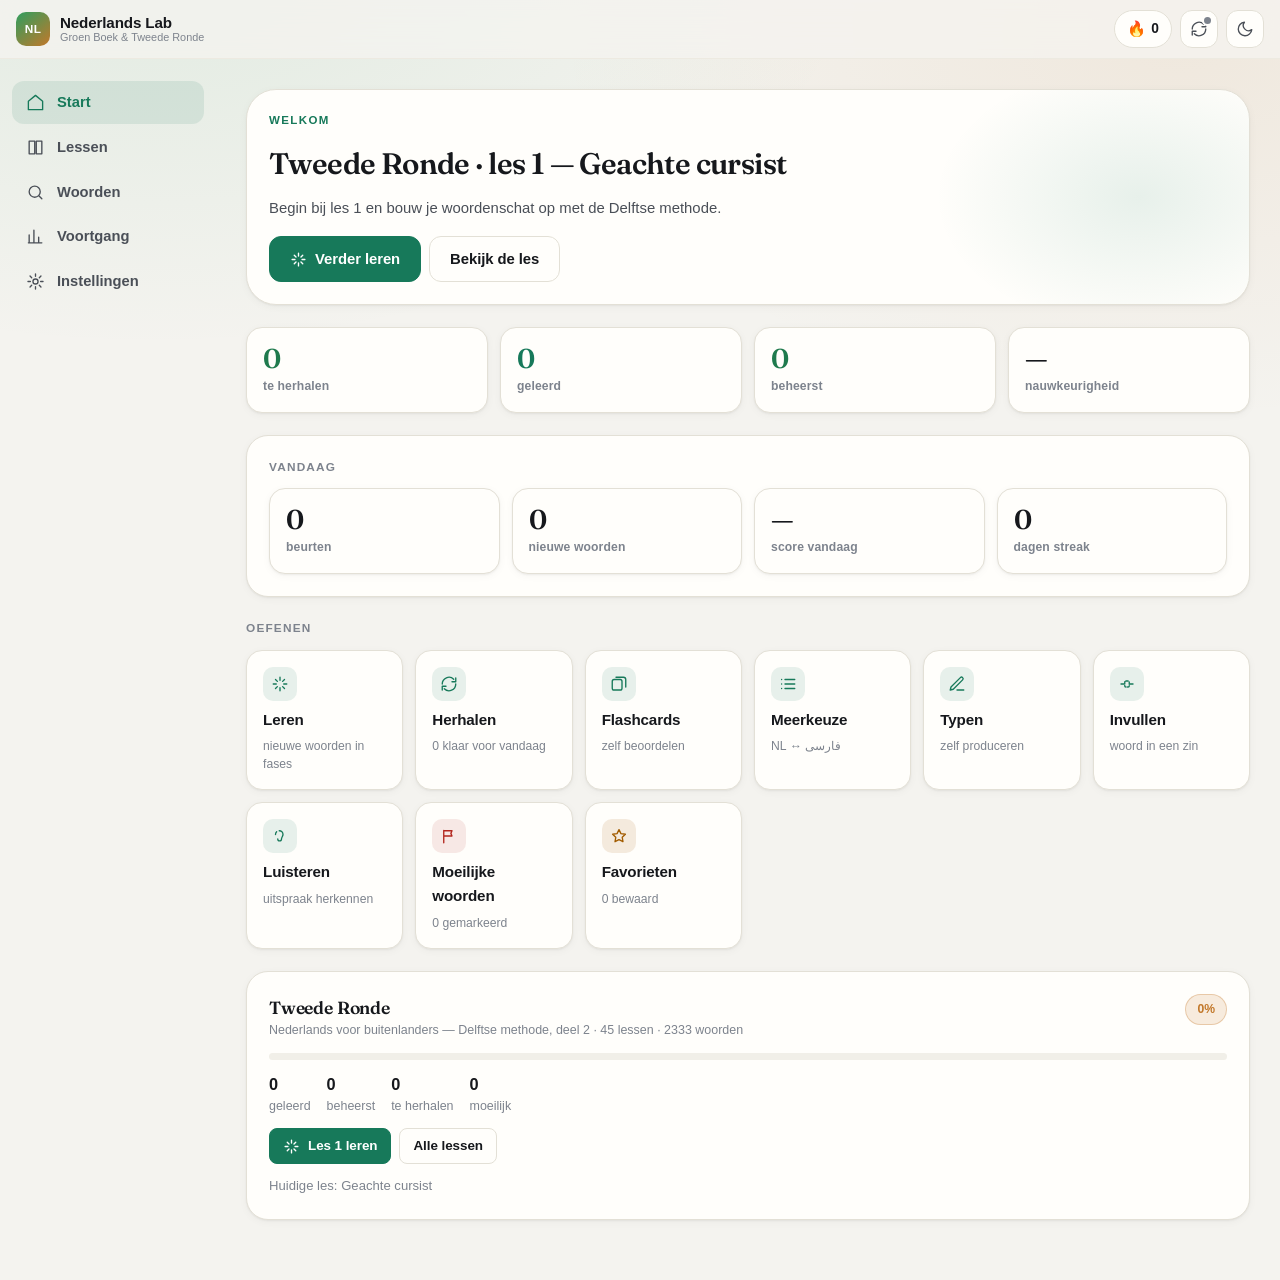
==== nederlands-lab/index.html @ 3e0a75b9 "Add Nederlands Lab: unified Groen Boek + Tweede Ronde vocabulary app Builds one Dutch vocabulary tra" ====
<!DOCTYPE html>
<html lang="nl" dir="ltr">
<head>
<meta charset="UTF-8">
<meta name="viewport" content="width=device-width, initial-scale=1, viewport-fit=cover">
<meta name="theme-color" content="#0b0d12" media="(prefers-color-scheme: dark)">
<meta name="theme-color" content="#f7f7f5" media="(prefers-color-scheme: light)">
<title>Nederlands Lab — Groen Boek &amp; Tweede Ronde</title>
<meta name="description" content="Dutch vocabulary trainer for Het Groene Boek and Tweede Ronde (Delftse methode) with Persian meanings, spaced repetition and cross-device sync.">
<link rel="manifest" href="manifest.webmanifest">
<link rel="icon" href="data:image/svg+xml,%3Csvg xmlns='http://www.w3.org/2000/svg' viewBox='0 0 64 64'%3E%3Crect width='64' height='64' rx='16' fill='%230f1218'/%3E%3Cpath d='M18 44V20h6l12 16V20h6v24h-6L24 28v16z' fill='%2360d394'/%3E%3C/svg%3E">
<link rel="preconnect" href="https://fonts.googleapis.com">
<link rel="preconnect" href="https://fonts.gstatic.com" crossorigin>
<link href="https://fonts.googleapis.com/css2?family=Vazirmatn:wght@400;500;600;700&family=Fraunces:opsz,wght@9..144,500;9..144,600&display=swap" rel="stylesheet">
<link rel="stylesheet" href="assets/css/app.css">
</head>
<body>
<div class="boot" id="boot">
  <div class="boot-mark" aria-hidden="true">NL</div>
  <p class="boot-text">Woordenlijsten laden…</p>
  <noscript><p class="boot-text">Deze app heeft JavaScript nodig.</p></noscript>
</div>

<div class="app" id="app" hidden>
  <header class="topbar">
    <a class="brand" href="#/" aria-label="Nederlands Lab — home">
      <span class="brand-mark" aria-hidden="true">NL</span>
      <span class="brand-text">
        <strong>Nederlands Lab</strong>
        <small>Groen Boek &amp; Tweede Ronde</small>
      </span>
    </a>
    <div class="topbar-right">
      <button class="streak-chip" id="streakChip" type="button" title="Je streak">
        <span class="flame" aria-hidden="true">🔥</span><span id="streakCount">0</span>
      </button>
      <button class="icon-btn" id="syncBtn" type="button" title="Synchronisatie" aria-label="Synchronisatie">
        <span class="sync-dot" id="syncDot"></span>
        <svg viewBox="0 0 24 24" aria-hidden="true"><path d="M21 12a9 9 0 0 1-15.3 6.4M3 12a9 9 0 0 1 15.3-6.4"/><path d="M21 4v5h-5M3 20v-5h5"/></svg>
      </button>
      <button class="icon-btn" id="themeBtn" type="button" title="Thema wisselen" aria-label="Thema wisselen">
        <svg viewBox="0 0 24 24" aria-hidden="true" class="ico-moon"><path d="M21 12.8A9 9 0 1 1 11.2 3a7 7 0 0 0 9.8 9.8Z"/></svg>
        <svg viewBox="0 0 24 24" aria-hidden="true" class="ico-sun"><circle cx="12" cy="12" r="4"/><path d="M12 2v2m0 16v2M2 12h2m16 0h2M4.9 4.9l1.4 1.4m11.4 11.4 1.4 1.4M19.1 4.9l-1.4 1.4M6.3 17.7l-1.4 1.4"/></svg>
      </button>
    </div>
  </header>

  <div class="frame">
    <nav class="sidenav" aria-label="Hoofdnavigatie">
      <a href="#/" data-nav="home"><svg viewBox="0 0 24 24" aria-hidden="true"><path d="M3 10.5 12 3l9 7.5V21H3z"/></svg><span>Start</span></a>
      <a href="#/books" data-nav="books"><svg viewBox="0 0 24 24" aria-hidden="true"><path d="M4 4h7v16H4zM13 4h7v16h-7z"/></svg><span>Lessen</span></a>
      <a href="#/browse" data-nav="browse"><svg viewBox="0 0 24 24" aria-hidden="true"><circle cx="11" cy="11" r="7"/><path d="m20 20-3.5-3.5"/></svg><span>Woorden</span></a>
      <a href="#/stats" data-nav="stats"><svg viewBox="0 0 24 24" aria-hidden="true"><path d="M4 20V10m6 10V4m6 16v-7m4 7H3"/></svg><span>Voortgang</span></a>
      <a href="#/settings" data-nav="settings"><svg viewBox="0 0 24 24" aria-hidden="true"><circle cx="12" cy="12" r="3.2"/><path d="M12 2.5v3M12 18.5v3M2.5 12h3M18.5 12h3M5.1 5.1l2.1 2.1M16.8 16.8l2.1 2.1M18.9 5.1l-2.1 2.1M7.2 16.8l-2.1 2.1"/></svg><span>Instellingen</span></a>
    </nav>

    <main id="view" class="view" tabindex="-1"></main>
  </div>

  <nav class="tabbar" aria-label="Navigatie">
    <a href="#/" data-nav="home"><svg viewBox="0 0 24 24" aria-hidden="true"><path d="M3 10.5 12 3l9 7.5V21H3z"/></svg><span>Start</span></a>
    <a href="#/books" data-nav="books"><svg viewBox="0 0 24 24" aria-hidden="true"><path d="M4 4h7v16H4zM13 4h7v16h-7z"/></svg><span>Lessen</span></a>
    <a href="#/browse" data-nav="browse"><svg viewBox="0 0 24 24" aria-hidden="true"><circle cx="11" cy="11" r="7"/><path d="m20 20-3.5-3.5"/></svg><span>Woorden</span></a>
    <a href="#/stats" data-nav="stats"><svg viewBox="0 0 24 24" aria-hidden="true"><path d="M4 20V10m6 10V4m6 16v-7m4 7H3"/></svg><span>Voortgang</span></a>
    <a href="#/settings" data-nav="settings"><svg viewBox="0 0 24 24" aria-hidden="true"><circle cx="12" cy="12" r="3.2"/><path d="M12 2.5v3M12 18.5v3M2.5 12h3M18.5 12h3M5.1 5.1l2.1 2.1M16.8 16.8l2.1 2.1M18.9 5.1l-2.1 2.1M7.2 16.8l-2.1 2.1"/></svg><span>Meer</span></a>
  </nav>
</div>

<div class="toaster" id="toaster" aria-live="polite"></div>
<div class="sheet-root" id="sheetRoot" hidden></div>

<script type="module" src="assets/js/main.js"></script>
</body>
</html>
---- nederlands-lab/assets/css/app.css ----
/* ============================================================
   Nederlands Lab — design system
   Editorial "study lab" look: calm surfaces, one strong accent,
   per-book identity colours, serif display for Dutch headwords.
   ============================================================ */

/* ---------- tokens ---------- */
:root {
  color-scheme: light dark;

  --font-ui: -apple-system, BlinkMacSystemFont, "Segoe UI", Inter, Roboto, "Helvetica Neue", Arial, sans-serif;
  --font-display: "Fraunces", "Iowan Old Style", Georgia, "Times New Roman", serif;
  --font-fa: "Vazirmatn", "SF Arabic", "Segoe UI", Tahoma, "Iranian Sans", sans-serif;
  --font-mono: ui-monospace, SFMono-Regular, "SF Mono", Menlo, monospace;

  --r-xs: 8px;  --r-sm: 12px; --r-md: 16px; --r-lg: 22px; --r-xl: 30px; --r-pill: 999px;
  --sp-1: 4px; --sp-2: 8px; --sp-3: 12px; --sp-4: 16px; --sp-5: 22px; --sp-6: 30px; --sp-7: 42px; --sp-8: 60px;

  --dur: 200ms;
  --ease: cubic-bezier(.22, .8, .3, 1);

  /* book identity */
  --gb: #2f9e5f;  --gb-soft: rgba(47, 158, 95, .13);
  --tr: #c2782a;  --tr-soft: rgba(194, 120, 42, .14);

  /* light theme */
  --bg:        #f4f3ef;
  --bg-tint:   radial-gradient(1200px 700px at 12% -8%, rgba(47,158,95,.10), transparent 60%),
               radial-gradient(1000px 620px at 92% 4%, rgba(194,120,42,.09), transparent 62%);
  --surface:   #fffefb;
  --surface-2: #faf9f5;
  --surface-3: #f1efe8;
  --line:      #e3e0d6;
  --line-soft: #edeae1;
  --ink:       #16181c;
  --ink-2:     #4a4f57;
  --ink-3:     #7d838d;
  --accent:    #17795a;
  --accent-ink:#ffffff;
  --accent-soft: rgba(23, 121, 90, .10);
  --good:      #1f7a4d;
  --good-soft: rgba(31, 122, 77, .12);
  --bad:       #b3261e;
  --bad-soft:  rgba(179, 38, 30, .10);
  --warn:      #a25c00;
  --warn-soft: rgba(162, 92, 0, .12);
  --shadow-1:  0 1px 2px rgba(16,18,22,.05), 0 2px 8px rgba(16,18,22,.04);
  --shadow-2:  0 10px 30px rgba(16,18,22,.10), 0 2px 8px rgba(16,18,22,.05);
  --shadow-pop:0 24px 60px rgba(16,18,22,.18);
}

@media (prefers-color-scheme: dark) {
  :root:not([data-theme="light"]) {
    --bg:        #0b0d12;
    --bg-tint:   radial-gradient(1100px 640px at 10% -10%, rgba(72,196,138,.13), transparent 60%),
                 radial-gradient(900px 560px at 94% 2%, rgba(224,150,72,.10), transparent 62%);
    --surface:   #14171e;
    --surface-2: #191d25;
    --surface-3: #212632;
    --line:      #272d38;
    --line-soft: #1e232c;
    --ink:       #f0f1f3;
    --ink-2:     #b3b9c4;
    --ink-3:     #7f8794;
    --accent:    #58d3a2;
    --accent-ink:#06231a;
    --accent-soft: rgba(88, 211, 162, .14);
    --good:      #55cf92;
    --good-soft: rgba(85, 207, 146, .14);
    --bad:       #ff7a70;
    --bad-soft:  rgba(255, 122, 112, .13);
    --warn:      #e6a44b;
    --warn-soft: rgba(230, 164, 75, .14);
    --gb:        #55cf92;  --gb-soft: rgba(85, 207, 146, .14);
    --tr:        #e6a44b;  --tr-soft: rgba(230, 164, 75, .14);
    --shadow-1:  0 1px 2px rgba(0,0,0,.4);
    --shadow-2:  0 12px 34px rgba(0,0,0,.45);
    --shadow-pop:0 28px 70px rgba(0,0,0,.6);
  }
}

/* explicit dark wins over system light */
:root[data-theme="dark"] {
  --bg:        #0b0d12;
  --bg-tint:   radial-gradient(1100px 640px at 10% -10%, rgba(72,196,138,.13), transparent 60%),
               radial-gradient(900px 560px at 94% 2%, rgba(224,150,72,.10), transparent 62%);
  --surface:   #14171e;
  --surface-2: #191d25;
  --surface-3: #212632;
  --line:      #272d38;
  --line-soft: #1e232c;
  --ink:       #f0f1f3;
  --ink-2:     #b3b9c4;
  --ink-3:     #7f8794;
  --accent:    #58d3a2;
  --accent-ink:#06231a;
  --accent-soft: rgba(88, 211, 162, .14);
  --good:      #55cf92;
  --good-soft: rgba(85, 207, 146, .14);
  --bad:       #ff7a70;
  --bad-soft:  rgba(255, 122, 112, .13);
  --warn:      #e6a44b;
  --warn-soft: rgba(230, 164, 75, .14);
  --gb:        #55cf92;  --gb-soft: rgba(85, 207, 146, .14);
  --tr:        #e6a44b;  --tr-soft: rgba(230, 164, 75, .14);
  --shadow-1:  0 1px 2px rgba(0,0,0,.4);
  --shadow-2:  0 12px 34px rgba(0,0,0,.45);
  --shadow-pop:0 28px 70px rgba(0,0,0,.6);
}

/* ---------- base ---------- */
*, *::before, *::after { box-sizing: border-box; }
* { margin: 0; }
html { -webkit-text-size-adjust: 100%; }
body {
  font-family: var(--font-ui);
  background: var(--bg);
  background-image: var(--bg-tint);
  background-attachment: fixed;
  color: var(--ink);
  font-size: 16px;
  line-height: 1.55;
  min-height: 100dvh;
  -webkit-font-smoothing: antialiased;
  text-rendering: optimizeLegibility;
  overflow-x: hidden;
}
img, svg { display: block; max-width: 100%; }
button, input, select, textarea { font: inherit; color: inherit; }
button { cursor: pointer; background: none; border: 0; }
a { color: inherit; text-decoration: none; }
:focus-visible { outline: 2.5px solid var(--accent); outline-offset: 2px; border-radius: 6px; }
::selection { background: var(--accent-soft); }
[hidden] { display: none !important; }

/* Persian / Dutch direction handling */
.fa, [lang="fa"] { font-family: var(--font-fa); direction: rtl; unicode-bidi: isolate; line-height: 1.85; }
.nl, [lang="nl"] { direction: ltr; unicode-bidi: isolate; }

@media (prefers-reduced-motion: reduce) {
  *, *::before, *::after { animation-duration: .001ms !important; transition-duration: .001ms !important; }
}

/* ---------- boot ---------- */
.boot {
  position: fixed; inset: 0; display: grid; place-content: center; justify-items: center;
  gap: var(--sp-4); background: var(--bg); z-index: 90;
}
.boot-mark {
  width: 58px; height: 58px; border-radius: var(--r-md); display: grid; place-items: center;
  background: var(--accent); color: var(--accent-ink); font-weight: 700; letter-spacing: .04em;
  animation: pulse 1.4s var(--ease) infinite;
}
.boot-text { color: var(--ink-3); font-size: .9rem; }
@keyframes pulse { 0%,100% { transform: scale(1); opacity: 1 } 50% { transform: scale(.93); opacity: .72 } }

/* ---------- app frame ---------- */
.app { min-height: 100dvh; display: flex; flex-direction: column; }

.topbar {
  position: sticky; top: 0; z-index: 40;
  display: flex; align-items: center; justify-content: space-between; gap: var(--sp-4);
  padding: 10px max(var(--sp-4), env(safe-area-inset-left)) 10px max(var(--sp-4), env(safe-area-inset-right));
  background: color-mix(in srgb, var(--bg) 82%, transparent);
  backdrop-filter: saturate(1.4) blur(14px);
  border-bottom: 1px solid var(--line-soft);
}
.brand { display: flex; align-items: center; gap: 10px; min-width: 0; }
.brand-mark {
  width: 34px; height: 34px; border-radius: 10px; display: grid; place-items: center; flex: none;
  background: linear-gradient(140deg, var(--gb), var(--tr)); color: #fff;
  font-weight: 700; font-size: .74rem; letter-spacing: .03em;
}
.brand-text { display: flex; flex-direction: column; line-height: 1.15; min-width: 0; }
.brand-text strong { font-size: .95rem; letter-spacing: -.01em; }
.brand-text small { font-size: .68rem; color: var(--ink-3); white-space: nowrap; overflow: hidden; text-overflow: ellipsis; }
.topbar-right { display: flex; align-items: center; gap: var(--sp-2); }

.icon-btn {
  position: relative; width: 38px; height: 38px; border-radius: var(--r-sm); display: grid; place-items: center;
  border: 1px solid var(--line); background: var(--surface); color: var(--ink-2);
  transition: background var(--dur) var(--ease), color var(--dur) var(--ease), border-color var(--dur) var(--ease);
}
.icon-btn:hover { background: var(--surface-3); color: var(--ink); }
.icon-btn svg { width: 18px; height: 18px; fill: none; stroke: currentColor; stroke-width: 1.8; stroke-linecap: round; stroke-linejoin: round; }
.ico-sun { display: none; }
:root[data-theme="dark"] .ico-sun { display: block; }
:root[data-theme="dark"] .ico-moon { display: none; }
@media (prefers-color-scheme: dark) { :root:not([data-theme="light"]) .ico-sun { display: block; } :root:not([data-theme="light"]) .ico-moon { display: none; } }

.sync-dot {
  position: absolute; top: 6px; inset-inline-end: 6px; width: 7px; height: 7px; border-radius: 50%;
  background: var(--ink-3); box-shadow: 0 0 0 2px var(--surface);
}
.sync-dot[data-state="ok"]      { background: var(--good); }
.sync-dot[data-state="pending"] { background: var(--warn); animation: pulse 1.2s infinite; }
.sync-dot[data-state="error"]   { background: var(--bad); }
.sync-dot[data-state="off"]     { background: var(--ink-3); }

.streak-chip {
  display: flex; align-items: center; gap: 5px; height: 38px; padding: 0 12px;
  border-radius: var(--r-pill); border: 1px solid var(--line); background: var(--surface);
  font-size: .86rem; font-weight: 650; font-variant-numeric: tabular-nums;
}
.streak-chip .flame { font-size: .95rem; filter: saturate(1.1); }
.streak-chip[data-live="1"] { border-color: color-mix(in srgb, var(--warn) 45%, var(--line)); background: var(--warn-soft); color: var(--warn); }

.frame { flex: 1; display: flex; width: 100%; max-width: 1400px; margin: 0 auto; }

.sidenav { display: none; }
@media (min-width: 1000px) {
  .sidenav {
    display: flex; flex-direction: column; gap: 2px; width: 216px; flex: none;
    padding: var(--sp-5) var(--sp-3); position: sticky; top: 56px; align-self: flex-start; height: calc(100dvh - 56px);
  }
  .sidenav a {
    display: flex; align-items: center; gap: 12px; padding: 10px 14px; border-radius: var(--r-sm);
    color: var(--ink-2); font-size: .92rem; font-weight: 550;
    transition: background var(--dur) var(--ease), color var(--dur) var(--ease);
  }
  .sidenav a svg { width: 19px; height: 19px; fill: none; stroke: currentColor; stroke-width: 1.7; stroke-linecap: round; stroke-linejoin: round; }
  .sidenav a:hover { background: var(--surface-2); color: var(--ink); }
  .sidenav a.on { background: var(--accent-soft); color: var(--accent); }
}

.view {
  flex: 1; min-width: 0;
  padding: var(--sp-5) max(var(--sp-4), env(safe-area-inset-left)) calc(84px + env(safe-area-inset-bottom)) max(var(--sp-4), env(safe-area-inset-right));
}
@media (min-width: 1000px) { .view { padding: var(--sp-6) var(--sp-6) var(--sp-8); } }

.tabbar {
  position: fixed; bottom: 0; inset-inline: 0; z-index: 40;
  display: grid; grid-template-columns: repeat(5, 1fr);
  padding: 6px 4px calc(6px + env(safe-area-inset-bottom));
  background: color-mix(in srgb, var(--bg) 88%, transparent);
  backdrop-filter: saturate(1.4) blur(16px);
  border-top: 1px solid var(--line-soft);
}
.tabbar a {
  display: flex; flex-direction: column; align-items: center; gap: 3px; padding: 7px 2px;
  color: var(--ink-3); font-size: .66rem; font-weight: 600; border-radius: var(--r-sm);
  transition: color var(--dur) var(--ease);
}
.tabbar a svg { width: 21px; height: 21px; fill: none; stroke: currentColor; stroke-width: 1.7; stroke-linecap: round; stroke-linejoin: round; }
.tabbar a.on { color: var(--accent); }
@media (min-width: 1000px) { .tabbar { display: none; } .view { padding-bottom: var(--sp-8); } }

/* ---------- primitives ---------- */
.stack { display: flex; flex-direction: column; gap: var(--sp-5); }
.row { display: flex; align-items: center; gap: var(--sp-3); }
.row-between { display: flex; align-items: center; justify-content: space-between; gap: var(--sp-3); }
.wrap { flex-wrap: wrap; }
.grow { flex: 1; min-width: 0; }
.muted { color: var(--ink-3); }
.center { text-align: center; }

.page-head { display: flex; flex-direction: column; gap: 4px; margin-bottom: var(--sp-5); }
.page-head h1 { font-family: var(--font-display); font-size: clamp(1.55rem, 4.2vw, 2.1rem); font-weight: 600; letter-spacing: -.02em; line-height: 1.15; }
.page-head p { color: var(--ink-3); font-size: .92rem; }

.card {
  background: var(--surface); border: 1px solid var(--line); border-radius: var(--r-lg);
  padding: var(--sp-5); box-shadow: var(--shadow-1);
}
.card-tight { padding: var(--sp-4); }
.section-title {
  font-size: .74rem; font-weight: 700; letter-spacing: .1em; text-transform: uppercase;
  color: var(--ink-3); margin-bottom: var(--sp-3);
}

.btn {
  display: inline-flex; align-items: center; justify-content: center; gap: 8px;
  min-height: 46px; padding: 0 20px; border-radius: var(--r-sm);
  border: 1px solid var(--line); background: var(--surface); color: var(--ink);
  font-size: .93rem; font-weight: 600; letter-spacing: -.005em;
  transition: transform var(--dur) var(--ease), background var(--dur) var(--ease), border-color var(--dur) var(--ease), opacity var(--dur) var(--ease);
}
.btn:hover { background: var(--surface-3); }
.btn:active { transform: scale(.985); }
.btn svg { width: 17px; height: 17px; fill: none; stroke: currentColor; stroke-width: 1.9; stroke-linecap: round; stroke-linejoin: round; }
.btn-primary { background: var(--accent); border-color: var(--accent); color: var(--accent-ink); }
.btn-primary:hover { background: color-mix(in srgb, var(--accent) 88%, var(--ink)); }
.btn-ghost { background: transparent; border-color: transparent; color: var(--ink-2); }
.btn-ghost:hover { background: var(--surface-3); color: var(--ink); }
.btn-danger { color: var(--bad); border-color: color-mix(in srgb, var(--bad) 35%, var(--line)); }
.btn-danger:hover { background: var(--bad-soft); }
.btn-block { width: 100%; }
.btn-sm { min-height: 36px; padding: 0 13px; font-size: .84rem; border-radius: var(--r-xs); }
.btn:disabled { opacity: .45; pointer-events: none; }

.input, .select, textarea.input {
  width: 100%; min-height: 46px; padding: 11px 14px; border-radius: var(--r-sm);
  border: 1px solid var(--line); background: var(--surface); color: var(--ink);
  transition: border-color var(--dur) var(--ease), box-shadow var(--dur) var(--ease);
}
.input::placeholder { color: var(--ink-3); }
.input:focus, .select:focus { outline: none; border-color: var(--accent); box-shadow: 0 0 0 3px var(--accent-soft); }
.select { appearance: none; padding-inline-end: 34px;
  background-image: linear-gradient(45deg, transparent 50%, currentColor 50%), linear-gradient(135deg, currentColor 50%, transparent 50%);
  background-position: right 15px center, right 10px center; background-size: 5px 5px; background-repeat: no-repeat; }
:root[dir="rtl"] .select, .select[dir="rtl"] { background-position: left 15px center, left 10px center; }

.chip {
  display: inline-flex; align-items: center; gap: 6px; padding: 5px 11px; border-radius: var(--r-pill);
  border: 1px solid var(--line); background: var(--surface-2); color: var(--ink-2);
  font-size: .76rem; font-weight: 600; white-space: nowrap;
}
.chip-gb { color: var(--gb); background: var(--gb-soft); border-color: color-mix(in srgb, var(--gb) 30%, transparent); }
.chip-tr { color: var(--tr); background: var(--tr-soft); border-color: color-mix(in srgb, var(--tr) 30%, transparent); }
.chip-good { color: var(--good); background: var(--good-soft); border-color: color-mix(in srgb, var(--good) 30%, transparent); }
.chip-bad { color: var(--bad); background: var(--bad-soft); border-color: color-mix(in srgb, var(--bad) 30%, transparent); }
.chip-warn { color: var(--warn); background: var(--warn-soft); border-color: color-mix(in srgb, var(--warn) 30%, transparent); }
.chip-btn { cursor: pointer; transition: background var(--dur) var(--ease), border-color var(--dur) var(--ease); }
.chip-btn:hover { background: var(--surface-3); }
.chip-btn[aria-pressed="true"] { background: var(--accent); border-color: var(--accent); color: var(--accent-ink); }

.bar { height: 7px; border-radius: var(--r-pill); background: var(--surface-3); overflow: hidden; }
.bar > i { display: block; height: 100%; border-radius: inherit; background: var(--accent); transition: width 600ms var(--ease); }
.bar.gb > i { background: var(--gb); }
.bar.tr > i { background: var(--tr); }

.empty { text-align: center; padding: var(--sp-7) var(--sp-4); color: var(--ink-3); }
.empty h3 { font-family: var(--font-display); font-size: 1.15rem; color: var(--ink-2); margin-bottom: 6px; font-weight: 600; }

/* ---------- toasts & sheets ---------- */
.toaster { position: fixed; z-index: 80; bottom: calc(80px + env(safe-area-inset-bottom)); inset-inline: 0; display: flex; flex-direction: column; align-items: center; gap: 8px; pointer-events: none; }
@media (min-width: 1000px) { .toaster { bottom: 26px; } }
.toast {
  pointer-events: auto; max-width: min(460px, 92vw); padding: 11px 18px; border-radius: var(--r-pill);
  background: var(--surface); border: 1px solid var(--line); box-shadow: var(--shadow-2);
  font-size: .88rem; font-weight: 550; animation: toastIn 260ms var(--ease);
}
.toast[data-kind="good"] { border-color: color-mix(in srgb, var(--good) 45%, var(--line)); color: var(--good); }
.toast[data-kind="bad"] { border-color: color-mix(in srgb, var(--bad) 45%, var(--line)); color: var(--bad); }
@keyframes toastIn { from { opacity: 0; transform: translateY(10px) } to { opacity: 1; transform: none } }

.sheet-root { position: fixed; inset: 0; z-index: 70; display: grid; place-items: end center; }
.sheet-scrim { position: absolute; inset: 0; background: rgba(8, 10, 14, .5); backdrop-filter: blur(3px); animation: fade 200ms var(--ease); }
.sheet {
  position: relative; width: min(560px, 100%); max-height: min(86dvh, 760px); overflow-y: auto;
  background: var(--surface); border: 1px solid var(--line); border-bottom: 0;
  border-radius: var(--r-xl) var(--r-xl) 0 0; padding: var(--sp-5) var(--sp-5) calc(var(--sp-6) + env(safe-area-inset-bottom));
  box-shadow: var(--shadow-pop); animation: sheetIn 300ms var(--ease);
}
@media (min-width: 720px) {
  .sheet-root { place-items: center; }
  .sheet { border-radius: var(--r-xl); border-bottom: 1px solid var(--line); padding-bottom: var(--sp-5); }
  @keyframes sheetIn { from { opacity: 0; transform: translateY(14px) scale(.98) } to { opacity: 1; transform: none } }
}
@keyframes sheetIn { from { transform: translateY(100%) } to { transform: none } }
@keyframes fade { from { opacity: 0 } to { opacity: 1 } }
.sheet-grip { width: 38px; height: 4px; border-radius: 2px; background: var(--line); margin: -6px auto var(--sp-4); }
@media (min-width: 720px) { .sheet-grip { display: none; } }

/* ============================================================
   Dashboard
   ============================================================ */
.hero {
  position: relative; overflow: hidden;
  border-radius: var(--r-xl); border: 1px solid var(--line); background: var(--surface);
  padding: var(--sp-5); box-shadow: var(--shadow-1);
}
.hero::after {
  content: ""; position: absolute; inset-block: -40%; inset-inline-end: -18%; width: 58%;
  background: radial-gradient(closest-side, var(--accent-soft), transparent 70%); pointer-events: none;
}
.hero-body { position: relative; display: flex; flex-direction: column; gap: var(--sp-4); }
.hero-eyebrow { font-size: .72rem; font-weight: 700; letter-spacing: .12em; text-transform: uppercase; color: var(--accent); }
.hero h2 { font-family: var(--font-display); font-size: clamp(1.35rem, 4.6vw, 1.85rem); font-weight: 600; letter-spacing: -.02em; line-height: 1.2; }
.hero-sub { color: var(--ink-2); font-size: .93rem; }
.hero-actions { display: flex; flex-wrap: wrap; gap: var(--sp-2); }

.stat-grid { display: grid; grid-template-columns: repeat(2, minmax(0, 1fr)); gap: var(--sp-3); }
@media (min-width: 640px) { .stat-grid { grid-template-columns: repeat(4, minmax(0, 1fr)); } }
.stat {
  background: var(--surface); border: 1px solid var(--line); border-radius: var(--r-md);
  padding: var(--sp-4); display: flex; flex-direction: column; gap: 3px; box-shadow: var(--shadow-1);
}
.stat b { font-family: var(--font-display); font-size: 1.7rem; font-weight: 600; letter-spacing: -.02em; font-variant-numeric: tabular-nums; line-height: 1.1; }
.stat span { font-size: .76rem; color: var(--ink-3); font-weight: 600; letter-spacing: .01em; }
.stat[data-tone="good"] b { color: var(--good); }
.stat[data-tone="warn"] b { color: var(--warn); }
.stat[data-tone="bad"] b { color: var(--bad); }
.stat[data-tone="accent"] b { color: var(--accent); }

.tile-grid { display: grid; grid-template-columns: repeat(auto-fill, minmax(150px, 1fr)); gap: var(--sp-3); }
.tile {
  display: flex; flex-direction: column; gap: 7px; text-align: start;
  padding: var(--sp-4); border-radius: var(--r-md); border: 1px solid var(--line); background: var(--surface);
  box-shadow: var(--shadow-1);
  transition: transform var(--dur) var(--ease), border-color var(--dur) var(--ease), background var(--dur) var(--ease);
}
.tile:hover { transform: translateY(-2px); border-color: color-mix(in srgb, var(--accent) 40%, var(--line)); }
.tile .tile-ico { width: 34px; height: 34px; border-radius: 10px; display: grid; place-items: center; background: var(--accent-soft); color: var(--accent); }
.tile .tile-ico svg { width: 18px; height: 18px; fill: none; stroke: currentColor; stroke-width: 1.8; stroke-linecap: round; stroke-linejoin: round; }
.tile strong { font-size: .95rem; font-weight: 650; letter-spacing: -.01em; }
.tile small { font-size: .76rem; color: var(--ink-3); line-height: 1.45; }
.tile[data-tone="gb"] .tile-ico { background: var(--gb-soft); color: var(--gb); }
.tile[data-tone="tr"] .tile-ico { background: var(--tr-soft); color: var(--tr); }
.tile[data-tone="bad"] .tile-ico { background: var(--bad-soft); color: var(--bad); }
.tile[data-tone="warn"] .tile-ico { background: var(--warn-soft); color: var(--warn); }

.book-card { display: flex; flex-direction: column; gap: var(--sp-3); }
.book-head { display: flex; align-items: flex-start; justify-content: space-between; gap: var(--sp-3); }
.book-head h3 { font-family: var(--font-display); font-size: 1.1rem; font-weight: 600; letter-spacing: -.01em; }
.book-head p { font-size: .78rem; color: var(--ink-3); }
.book-nums { display: flex; gap: var(--sp-4); font-size: .78rem; color: var(--ink-3); }
.book-nums b { display: block; font-size: 1.02rem; color: var(--ink); font-variant-numeric: tabular-nums; }

.heat { display: grid; grid-auto-flow: column; grid-template-rows: repeat(7, 1fr); gap: 3px; overflow-x: auto; padding-bottom: 4px; }
.heat i { width: 11px; height: 11px; border-radius: 3px; background: var(--surface-3); }
.heat i[data-l="1"] { background: color-mix(in srgb, var(--accent) 28%, var(--surface-3)); }
.heat i[data-l="2"] { background: color-mix(in srgb, var(--accent) 52%, var(--surface-3)); }
.heat i[data-l="3"] { background: color-mix(in srgb, var(--accent) 76%, var(--surface-3)); }
.heat i[data-l="4"] { background: var(--accent); }

/* ============================================================
   Study session
   ============================================================ */
.study { position: fixed; inset: 0; z-index: 60; display: flex; flex-direction: column; background: var(--bg); background-image: var(--bg-tint); }
.study-top {
  display: flex; align-items: center; gap: var(--sp-3);
  padding: max(10px, env(safe-area-inset-top)) var(--sp-4) 10px;
  border-bottom: 1px solid var(--line-soft);
}
.study-top .bar { flex: 1; }
.study-count { font-size: .8rem; font-weight: 650; color: var(--ink-3); font-variant-numeric: tabular-nums; white-space: nowrap; }
.study-score { display: flex; gap: 6px; }
.score-pill { display: inline-flex; align-items: center; gap: 4px; font-size: .78rem; font-weight: 700; font-variant-numeric: tabular-nums; padding: 3px 9px; border-radius: var(--r-pill); }
.score-pill.ok { color: var(--good); background: var(--good-soft); }
.score-pill.no { color: var(--bad); background: var(--bad-soft); }

.study-body {
  flex: 1; overflow-y: auto; overscroll-behavior: contain;
  display: flex; flex-direction: column; align-items: center;
  padding: var(--sp-5) var(--sp-4) var(--sp-4);
}
.study-inner { width: 100%; max-width: 620px; display: flex; flex-direction: column; gap: var(--sp-4); margin: auto 0; }

.q-kind { display: flex; align-items: center; justify-content: center; gap: 8px; }
.q-kind span { font-size: .7rem; font-weight: 700; letter-spacing: .1em; text-transform: uppercase; color: var(--ink-3); }

.prompt {
  background: var(--surface); border: 1px solid var(--line); border-radius: var(--r-xl);
  padding: var(--sp-6) var(--sp-5); text-align: center; box-shadow: var(--shadow-1);
  display: flex; flex-direction: column; gap: var(--sp-3); align-items: center;
  animation: cardIn 320ms var(--ease);
}
@keyframes cardIn { from { opacity: 0; transform: translateY(8px) scale(.99) } to { opacity: 1; transform: none } }
.prompt-word {
  font-family: var(--font-display); font-size: clamp(2rem, 8.5vw, 3rem); font-weight: 600;
  letter-spacing: -.025em; line-height: 1.1; word-break: break-word; hyphens: auto;
}
.prompt-word .art { color: var(--ink-3); font-size: .5em; font-weight: 500; vertical-align: .28em; margin-inline-end: .18em; }
.prompt-fa { font-family: var(--font-fa); direction: rtl; font-size: clamp(1.3rem, 5.4vw, 1.75rem); font-weight: 600; line-height: 1.7; }
.prompt-meta { display: flex; flex-wrap: wrap; gap: 6px; justify-content: center; }
.prompt-hint { font-size: .88rem; color: var(--ink-3); font-style: italic; }

.cloze-sentence {
  font-size: clamp(1.02rem, 3.6vw, 1.22rem); line-height: 1.85; text-align: start; direction: ltr;
  font-family: var(--font-display); font-weight: 500;
}
.gap {
  display: inline-block; min-width: 4.5em; border-bottom: 2.5px dashed var(--accent);
  margin: 0 .12em; text-align: center; color: var(--accent); font-weight: 600;
}
.gap.filled { border-bottom-style: solid; }
.gap.ok { color: var(--good); border-color: var(--good); }
.gap.no { color: var(--bad); border-color: var(--bad); text-decoration: line-through; }

.opts { display: grid; gap: 9px; }
.opt {
  display: flex; align-items: center; gap: 12px; width: 100%; min-height: 58px; padding: 12px 16px;
  border-radius: var(--r-md); border: 1.5px solid var(--line); background: var(--surface); text-align: start;
  font-size: 1rem; line-height: 1.45; box-shadow: var(--shadow-1);
  transition: transform 140ms var(--ease), border-color var(--dur) var(--ease), background var(--dur) var(--ease);
}
.opt:hover:not(:disabled) { border-color: color-mix(in srgb, var(--accent) 50%, var(--line)); transform: translateY(-1px); }
.opt:active:not(:disabled) { transform: scale(.99); }
.opt .key {
  flex: none; width: 26px; height: 26px; border-radius: 7px; display: grid; place-items: center;
  background: var(--surface-3); color: var(--ink-3); font-size: .74rem; font-weight: 700; font-family: var(--font-mono);
}
.opt .opt-text { flex: 1; min-width: 0; }
.opt.fa .opt-text { font-family: var(--font-fa); direction: rtl; text-align: right; line-height: 1.75; }
.opt[data-state="ok"] { border-color: var(--good); background: var(--good-soft); }
.opt[data-state="ok"] .key { background: var(--good); color: #fff; }
.opt[data-state="no"] { border-color: var(--bad); background: var(--bad-soft); }
.opt[data-state="no"] .key { background: var(--bad); color: #fff; }
.opt[data-state="dim"] { opacity: .45; }
.opt:disabled { cursor: default; }

.answer-input {
  width: 100%; min-height: 60px; padding: 14px 18px; border-radius: var(--r-md);
  border: 1.5px solid var(--line); background: var(--surface);
  font-family: var(--font-display); font-size: 1.3rem; font-weight: 550; text-align: center; letter-spacing: -.01em;
  transition: border-color var(--dur) var(--ease), box-shadow var(--dur) var(--ease);
}
.answer-input:focus { outline: none; border-color: var(--accent); box-shadow: 0 0 0 4px var(--accent-soft); }
.answer-input[data-state="ok"] { border-color: var(--good); background: var(--good-soft); color: var(--good); }
.answer-input[data-state="no"] { border-color: var(--bad); background: var(--bad-soft); color: var(--bad); }
.answer-input:disabled { opacity: 1; }

.verdict { display: flex; flex-direction: column; gap: var(--sp-3); animation: cardIn 240ms var(--ease); }
.verdict-head { display: flex; align-items: center; gap: 10px; font-weight: 700; font-size: .95rem; }
.verdict-head .mark { width: 26px; height: 26px; border-radius: 50%; display: grid; place-items: center; flex: none; color: #fff; }
.verdict-head .mark svg { width: 15px; height: 15px; fill: none; stroke: currentColor; stroke-width: 2.6; stroke-linecap: round; stroke-linejoin: round; }
.verdict[data-v="ok"] .verdict-head { color: var(--good); }
.verdict[data-v="ok"] .mark { background: var(--good); }
.verdict[data-v="no"] .verdict-head { color: var(--bad); }
.verdict[data-v="no"] .mark { background: var(--bad); }

.study-foot {
  padding: var(--sp-3) var(--sp-4) calc(var(--sp-4) + env(safe-area-inset-bottom));
  border-top: 1px solid var(--line-soft); background: color-mix(in srgb, var(--bg) 84%, transparent);
  backdrop-filter: blur(12px);
}
.study-foot-inner { max-width: 620px; margin: 0 auto; display: flex; flex-direction: column; gap: 9px; }
.grade-row { display: grid; grid-template-columns: repeat(4, 1fr); gap: 7px; }
.grade {
  display: flex; flex-direction: column; align-items: center; gap: 1px; min-height: 56px; justify-content: center;
  border-radius: var(--r-sm); border: 1.5px solid var(--line); background: var(--surface);
  font-size: .84rem; font-weight: 650;
  transition: transform 140ms var(--ease), background var(--dur) var(--ease), border-color var(--dur) var(--ease);
}
.grade small { font-size: .64rem; color: var(--ink-3); font-weight: 600; }
.grade:hover { transform: translateY(-1px); }
.grade[data-g="0"] { color: var(--bad); border-color: color-mix(in srgb, var(--bad) 32%, var(--line)); }
.grade[data-g="1"] { color: var(--warn); border-color: color-mix(in srgb, var(--warn) 32%, var(--line)); }
.grade[data-g="2"] { color: var(--ink-2); }
.grade[data-g="3"] { color: var(--good); border-color: color-mix(in srgb, var(--good) 32%, var(--line)); }

.kbd-hint { text-align: center; font-size: .7rem; color: var(--ink-3); }
.kbd-hint kbd {
  font-family: var(--font-mono); font-size: .68rem; padding: 1px 5px; border-radius: 5px;
  border: 1px solid var(--line); background: var(--surface-2);
}
@media (hover: none) { .kbd-hint { display: none; } }

/* ============================================================
   Word detail, examples, glosses
   ============================================================ */
.word-detail { display: flex; flex-direction: column; gap: var(--sp-4); }
.word-head { display: flex; flex-direction: column; gap: var(--sp-2); }
.word-term { font-family: var(--font-display); font-size: clamp(1.6rem, 6vw, 2.2rem); font-weight: 600; letter-spacing: -.025em; line-height: 1.15; }
.word-term .art { color: var(--ink-3); font-size: .52em; font-weight: 500; vertical-align: .3em; margin-inline-end: .18em; }
.word-fa { font-family: var(--font-fa); direction: rtl; text-align: right; font-size: 1.06rem; line-height: 1.9; color: var(--ink); }
.word-en { font-size: .9rem; color: var(--ink-3); }
.word-facts { display: flex; flex-wrap: wrap; gap: 6px; }

.ex-list { display: flex; flex-direction: column; gap: 10px; }
.ex {
  border: 1px solid var(--line-soft); border-radius: var(--r-md); background: var(--surface-2);
  padding: 13px 15px; display: flex; flex-direction: column; gap: 7px;
}
.ex-top { display: flex; align-items: flex-start; gap: 10px; }
.ex-nl { flex: 1; min-width: 0; direction: ltr; font-size: 1.02rem; line-height: 1.7; font-family: var(--font-display); font-weight: 500; }
.ex-nl mark { background: var(--accent-soft); color: inherit; padding: 0 3px; border-radius: 4px; font-weight: 650; box-decoration-break: clone; }
.ex-fa { font-family: var(--font-fa); direction: rtl; text-align: right; font-size: .95rem; line-height: 1.85; color: var(--ink-2); }
.ex-foot { display: flex; align-items: center; justify-content: space-between; gap: 8px; }
.ex-tag { font-size: .66rem; font-weight: 700; letter-spacing: .07em; text-transform: uppercase; color: var(--ink-3); }
.lvl-dots { display: inline-flex; gap: 3px; }
.lvl-dots i { width: 5px; height: 5px; border-radius: 50%; background: var(--line); }
.lvl-dots i.on { background: var(--accent); }
.speak-btn { flex: none; width: 34px; height: 34px; border-radius: 10px; display: grid; place-items: center; border: 1px solid var(--line); background: var(--surface); color: var(--ink-2); transition: background var(--dur) var(--ease), color var(--dur) var(--ease); }
.speak-btn:hover { background: var(--accent-soft); color: var(--accent); }
.speak-btn svg { width: 16px; height: 16px; fill: none; stroke: currentColor; stroke-width: 1.9; stroke-linecap: round; stroke-linejoin: round; }
.speak-btn[data-playing="1"] { background: var(--accent); border-color: var(--accent); color: var(--accent-ink); }

/* tap-to-gloss tokens inside Dutch sentences */
.tok { cursor: help; border-radius: 4px; padding: 0 1px; transition: background 140ms var(--ease); }
.tok[data-known="1"] { border-bottom: 1.5px dotted color-mix(in srgb, var(--accent) 55%, transparent); }
.tok[data-known="1"]:hover, .tok.on { background: var(--accent-soft); }
.gloss-pop {
  position: fixed; z-index: 75; max-width: min(280px, 88vw); padding: 9px 13px; border-radius: var(--r-sm);
  background: var(--surface); border: 1px solid var(--line); box-shadow: var(--shadow-2);
  font-family: var(--font-fa); direction: rtl; text-align: right; font-size: .9rem; line-height: 1.7;
  animation: cardIn 160ms var(--ease);
}
.gloss-pop b { display: block; font-family: var(--font-display); direction: ltr; text-align: left; font-size: .82rem; color: var(--ink-3); font-weight: 600; margin-bottom: 2px; }

.mini-list { display: flex; flex-direction: column; gap: 7px; }
.mini {
  display: flex; align-items: center; gap: 12px; width: 100%; padding: 11px 14px; text-align: start;
  border-radius: var(--r-md); border: 1px solid var(--line); background: var(--surface);
  transition: border-color var(--dur) var(--ease), transform 140ms var(--ease);
}
.mini:hover { border-color: color-mix(in srgb, var(--accent) 42%, var(--line)); transform: translateX(1px); }
.mini-term { font-family: var(--font-display); font-size: 1.02rem; font-weight: 600; letter-spacing: -.01em; }
.mini-sub { font-size: .78rem; color: var(--ink-3); }
.mini-fa { font-family: var(--font-fa); direction: rtl; text-align: right; font-size: .92rem; color: var(--ink-2); flex: 1; min-width: 0; }
.mini-badge { flex: none; }
.stage-dots { display: inline-flex; gap: 2.5px; }
.stage-dots i { width: 6px; height: 6px; border-radius: 50%; background: var(--surface-3); }
.stage-dots i.on { background: var(--accent); }
.stage-dots i.mastered { background: var(--good); }

/* ============================================================
   Browse / filters / lessons / stats
   ============================================================ */
.search-wrap { position: relative; }
.search-wrap > svg { position: absolute; inset-inline-start: 14px; top: 50%; transform: translateY(-50%); width: 17px; height: 17px; fill: none; stroke: var(--ink-3); stroke-width: 1.9; pointer-events: none; }
.search-wrap .input { padding-inline-start: 42px; }
.search-clear { position: absolute; inset-inline-end: 8px; top: 50%; transform: translateY(-50%); width: 30px; height: 30px; border-radius: 8px; display: grid; place-items: center; color: var(--ink-3); }
.search-clear:hover { background: var(--surface-3); color: var(--ink); }
.filter-row { display: flex; gap: 7px; overflow-x: auto; padding-bottom: 4px; scrollbar-width: none; }
.filter-row::-webkit-scrollbar { display: none; }
.result-meta { font-size: .8rem; color: var(--ink-3); }

.lesson-grid { display: grid; grid-template-columns: repeat(auto-fill, minmax(210px, 1fr)); gap: var(--sp-3); }
.lesson-card {
  display: flex; flex-direction: column; gap: 9px; padding: var(--sp-4); text-align: start;
  border-radius: var(--r-md); border: 1px solid var(--line); background: var(--surface); box-shadow: var(--shadow-1);
  transition: transform var(--dur) var(--ease), border-color var(--dur) var(--ease);
}
.lesson-card:hover { transform: translateY(-2px); border-color: color-mix(in srgb, var(--accent) 42%, var(--line)); }
.lesson-card .num { font-family: var(--font-mono); font-size: .72rem; font-weight: 700; letter-spacing: .06em; color: var(--ink-3); }
.lesson-card h4 { font-family: var(--font-display); font-size: .99rem; font-weight: 600; letter-spacing: -.01em; line-height: 1.3; }
.lesson-card .foot { display: flex; align-items: center; justify-content: space-between; font-size: .74rem; color: var(--ink-3); }
.lesson-card[data-done="1"] { border-color: color-mix(in srgb, var(--good) 40%, var(--line)); }

.reading { display: flex; flex-direction: column; gap: var(--sp-4); }
.reading p { font-family: var(--font-display); font-size: 1.06rem; line-height: 1.9; font-weight: 400; }
.reading p + p { margin-top: 0; }

.tabs { display: flex; gap: 3px; padding: 4px; border-radius: var(--r-sm); background: var(--surface-3); }
.tabs button {
  flex: 1; min-height: 38px; border-radius: var(--r-xs); font-size: .86rem; font-weight: 600; color: var(--ink-3);
  transition: background var(--dur) var(--ease), color var(--dur) var(--ease);
}
.tabs button[aria-selected="true"] { background: var(--surface); color: var(--ink); box-shadow: var(--shadow-1); }

.kv { display: flex; align-items: center; justify-content: space-between; gap: var(--sp-3); padding: 11px 0; border-bottom: 1px solid var(--line-soft); }
.kv:last-child { border-bottom: 0; }
.kv-k { font-size: .89rem; color: var(--ink-2); }
.kv-v { font-size: .89rem; font-weight: 650; font-variant-numeric: tabular-nums; }

.donut { --p: 0; width: 108px; height: 108px; border-radius: 50%; flex: none;
  background: conic-gradient(var(--accent) calc(var(--p) * 1%), var(--surface-3) 0);
  display: grid; place-items: center; position: relative; }
.donut::before { content: ""; position: absolute; inset: 11px; border-radius: 50%; background: var(--surface); }
.donut span { position: relative; font-family: var(--font-display); font-size: 1.4rem; font-weight: 600; font-variant-numeric: tabular-nums; }

.field { display: flex; flex-direction: column; gap: 6px; }
.field label { font-size: .8rem; font-weight: 650; color: var(--ink-2); }
.field .help { font-size: .76rem; color: var(--ink-3); line-height: 1.5; }
.switch-row { display: flex; align-items: center; justify-content: space-between; gap: var(--sp-4); padding: 12px 0; border-bottom: 1px solid var(--line-soft); }
.switch-row:last-child { border-bottom: 0; }
.switch-row .txt strong { display: block; font-size: .91rem; font-weight: 600; }
.switch-row .txt small { font-size: .77rem; color: var(--ink-3); line-height: 1.5; }
.switch { flex: none; width: 46px; height: 27px; border-radius: var(--r-pill); background: var(--surface-3); border: 1px solid var(--line); position: relative; transition: background var(--dur) var(--ease), border-color var(--dur) var(--ease); }
.switch::after { content: ""; position: absolute; top: 2px; inset-inline-start: 2px; width: 21px; height: 21px; border-radius: 50%; background: var(--surface); box-shadow: var(--shadow-1); transition: transform var(--dur) var(--ease); }
.switch[aria-checked="true"] { background: var(--accent); border-color: var(--accent); }
.switch[aria-checked="true"]::after { transform: translateX(19px); }
:root[dir="rtl"] .switch[aria-checked="true"]::after { transform: translateX(-19px); }

.callout { border-radius: var(--r-md); padding: 13px 15px; font-size: .86rem; line-height: 1.6; border: 1px solid; }
.callout-info { background: var(--accent-soft); border-color: color-mix(in srgb, var(--accent) 30%, transparent); color: var(--ink-2); }
.callout-warn { background: var(--warn-soft); border-color: color-mix(in srgb, var(--warn) 30%, transparent); color: var(--ink-2); }

.finish { text-align: center; display: flex; flex-direction: column; gap: var(--sp-4); align-items: center; animation: cardIn 400ms var(--ease); }
.finish-mark { font-size: 3rem; line-height: 1; }
.finish h2 { font-family: var(--font-display); font-size: 1.6rem; font-weight: 600; letter-spacing: -.02em; }
.finish-stats { display: grid; grid-template-columns: repeat(3, 1fr); gap: var(--sp-3); width: 100%; }
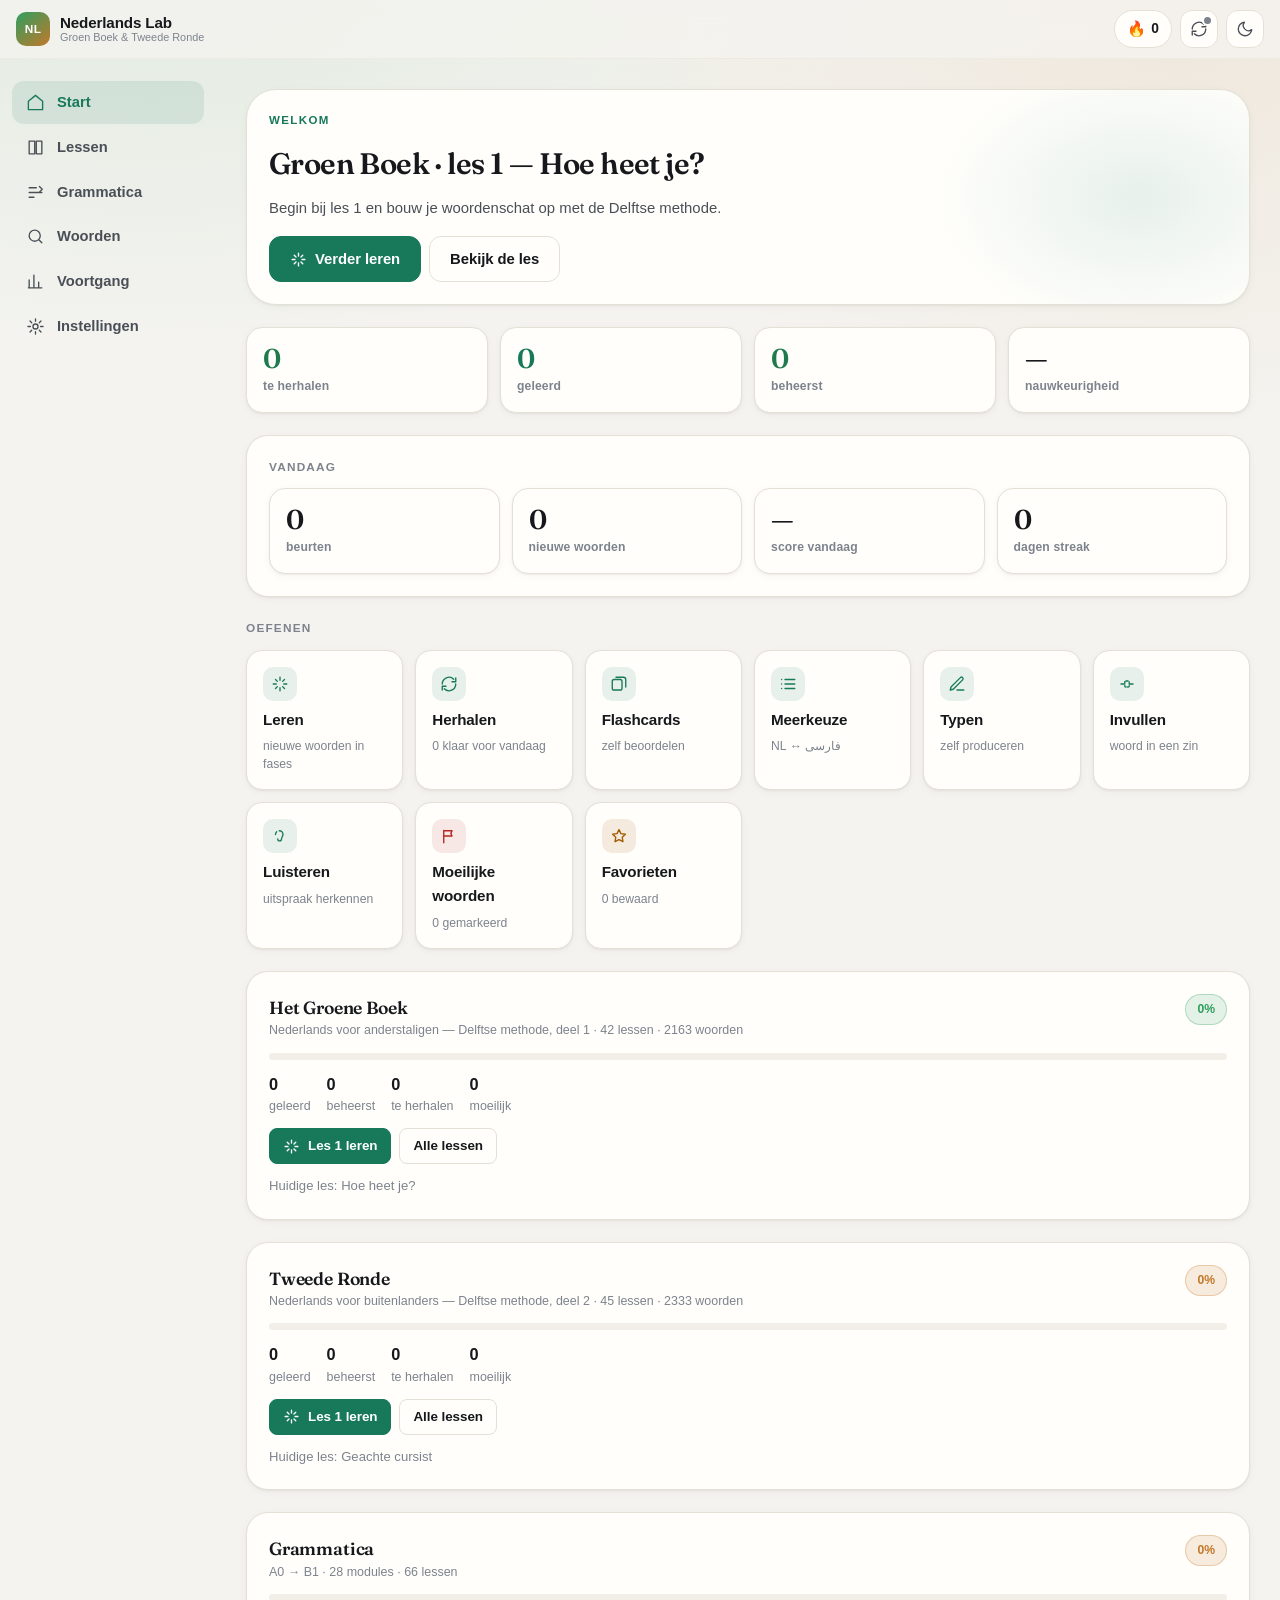
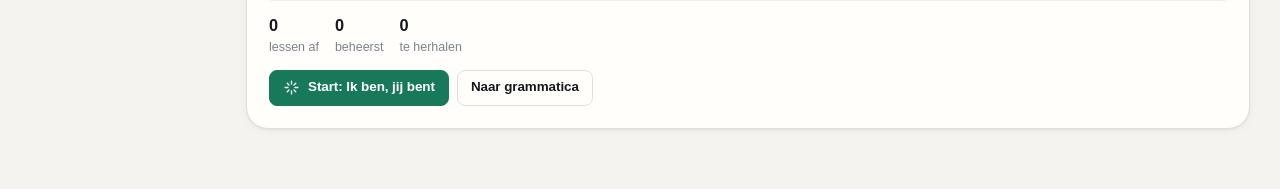
==== commit b1cbb2f8: "Add a complete A0-B1 grammar course beside the vocabulary trainer Grammar is a second, separate sect" ====
--- a/nederlands-lab/index.html
+++ b/nederlands-lab/index.html
@@ -5,8 +5,8 @@
 <meta name="viewport" content="width=device-width, initial-scale=1, viewport-fit=cover">
 <meta name="theme-color" content="#0b0d12" media="(prefers-color-scheme: dark)">
 <meta name="theme-color" content="#f7f7f5" media="(prefers-color-scheme: light)">
-<title>Nederlands Lab — Groen Boek &amp; Tweede Ronde</title>
-<meta name="description" content="Dutch vocabulary trainer for Het Groene Boek and Tweede Ronde (Delftse methode) with Persian meanings, spaced repetition and cross-device sync.">
+<title>Nederlands Lab — woorden &amp; grammatica</title>
+<meta name="description" content="Dutch vocabulary and grammar trainer: Het Groene Boek, Tweede Ronde and a full A0-B1 grammar course with Persian explanations, spaced repetition and cross-device sync.">
 <link rel="manifest" href="manifest.webmanifest">
 <link rel="icon" href="data:image/svg+xml,%3Csvg xmlns='http://www.w3.org/2000/svg' viewBox='0 0 64 64'%3E%3Crect width='64' height='64' rx='16' fill='%230f1218'/%3E%3Cpath d='M18 44V20h6l12 16V20h6v24h-6L24 28v16z' fill='%2360d394'/%3E%3C/svg%3E">
 <link rel="preconnect" href="https://fonts.googleapis.com">
@@ -17,7 +17,7 @@
 <body>
 <div class="boot" id="boot">
   <div class="boot-mark" aria-hidden="true">NL</div>
-  <p class="boot-text">Woordenlijsten laden…</p>
+  <p class="boot-text">Woorden en grammatica laden…</p>
   <noscript><p class="boot-text">Deze app heeft JavaScript nodig.</p></noscript>
 </div>
 
@@ -49,6 +49,7 @@
     <nav class="sidenav" aria-label="Hoofdnavigatie">
       <a href="#/" data-nav="home"><svg viewBox="0 0 24 24" aria-hidden="true"><path d="M3 10.5 12 3l9 7.5V21H3z"/></svg><span>Start</span></a>
       <a href="#/books" data-nav="books"><svg viewBox="0 0 24 24" aria-hidden="true"><path d="M4 4h7v16H4zM13 4h7v16h-7z"/></svg><span>Lessen</span></a>
+      <a href="#/grammar" data-nav="grammar"><svg viewBox="0 0 24 24" aria-hidden="true"><path d="M4 6h9M4 12h16M4 18h6"/><path d="M17 4.5 20.5 8 17 11.5"/></svg><span>Grammatica</span></a>
       <a href="#/browse" data-nav="browse"><svg viewBox="0 0 24 24" aria-hidden="true"><circle cx="11" cy="11" r="7"/><path d="m20 20-3.5-3.5"/></svg><span>Woorden</span></a>
       <a href="#/stats" data-nav="stats"><svg viewBox="0 0 24 24" aria-hidden="true"><path d="M4 20V10m6 10V4m6 16v-7m4 7H3"/></svg><span>Voortgang</span></a>
       <a href="#/settings" data-nav="settings"><svg viewBox="0 0 24 24" aria-hidden="true"><circle cx="12" cy="12" r="3.2"/><path d="M12 2.5v3M12 18.5v3M2.5 12h3M18.5 12h3M5.1 5.1l2.1 2.1M16.8 16.8l2.1 2.1M18.9 5.1l-2.1 2.1M7.2 16.8l-2.1 2.1"/></svg><span>Instellingen</span></a>
@@ -60,6 +61,7 @@
   <nav class="tabbar" aria-label="Navigatie">
     <a href="#/" data-nav="home"><svg viewBox="0 0 24 24" aria-hidden="true"><path d="M3 10.5 12 3l9 7.5V21H3z"/></svg><span>Start</span></a>
     <a href="#/books" data-nav="books"><svg viewBox="0 0 24 24" aria-hidden="true"><path d="M4 4h7v16H4zM13 4h7v16h-7z"/></svg><span>Lessen</span></a>
+    <a href="#/grammar" data-nav="grammar"><svg viewBox="0 0 24 24" aria-hidden="true"><path d="M4 6h9M4 12h16M4 18h6"/><path d="M17 4.5 20.5 8 17 11.5"/></svg><span>Grammatica</span></a>
     <a href="#/browse" data-nav="browse"><svg viewBox="0 0 24 24" aria-hidden="true"><circle cx="11" cy="11" r="7"/><path d="m20 20-3.5-3.5"/></svg><span>Woorden</span></a>
     <a href="#/stats" data-nav="stats"><svg viewBox="0 0 24 24" aria-hidden="true"><path d="M4 20V10m6 10V4m6 16v-7m4 7H3"/></svg><span>Voortgang</span></a>
     <a href="#/settings" data-nav="settings"><svg viewBox="0 0 24 24" aria-hidden="true"><circle cx="12" cy="12" r="3.2"/><path d="M12 2.5v3M12 18.5v3M2.5 12h3M18.5 12h3M5.1 5.1l2.1 2.1M16.8 16.8l2.1 2.1M18.9 5.1l-2.1 2.1M7.2 16.8l-2.1 2.1"/></svg><span>Meer</span></a>
--- a/nederlands-lab/assets/css/app.css
+++ b/nederlands-lab/assets/css/app.css
@@ -231,7 +231,7 @@
 
 .tabbar {
   position: fixed; bottom: 0; inset-inline: 0; z-index: 40;
-  display: grid; grid-template-columns: repeat(5, 1fr);
+  display: grid; grid-template-columns: repeat(6, 1fr);
   padding: 6px 4px calc(6px + env(safe-area-inset-bottom));
   background: color-mix(in srgb, var(--bg) 88%, transparent);
   backdrop-filter: saturate(1.4) blur(16px);
@@ -239,9 +239,12 @@
 }
 .tabbar a {
   display: flex; flex-direction: column; align-items: center; gap: 3px; padding: 7px 2px;
-  color: var(--ink-3); font-size: .66rem; font-weight: 600; border-radius: var(--r-sm);
+  color: var(--ink-3); font-size: .62rem; font-weight: 600; border-radius: var(--r-sm);
   transition: color var(--dur) var(--ease);
-}
+  min-width: 0; text-align: center;
+}
+.tabbar a span { max-width: 100%; overflow: hidden; text-overflow: ellipsis; white-space: nowrap; }
+@media (max-width: 359px) { .tabbar a { font-size: .56rem; } .tabbar a svg { width: 19px; height: 19px; } }
 .tabbar a svg { width: 21px; height: 21px; fill: none; stroke: currentColor; stroke-width: 1.7; stroke-linecap: round; stroke-linejoin: round; }
 .tabbar a.on { color: var(--accent); }
 @media (min-width: 1000px) { .tabbar { display: none; } .view { padding-bottom: var(--sp-8); } }
@@ -663,3 +666,263 @@
 .finish-mark { font-size: 3rem; line-height: 1; }
 .finish h2 { font-family: var(--font-display); font-size: 1.6rem; font-weight: 600; letter-spacing: -.02em; }
 .finish-stats { display: grid; grid-template-columns: repeat(3, 1fr); gap: var(--sp-3); width: 100%; }
+
+/* ============================================================
+   Lesson content: dialogue, new words, grammar cards, realia
+   ============================================================ */
+.reading p { display: flex; gap: 10px; align-items: baseline; }
+.reading p > .line-body { flex: 1; min-width: 0; }
+.reading p > .speaker {
+  flex: none; width: 1.1em; text-align: center; color: var(--accent);
+  font-family: var(--font-ui); font-weight: 700; font-size: .95rem; opacity: .75;
+}
+/* Words the book prints in italics because they are new in this lesson. */
+.reading em.nw {
+  font-style: italic; font-weight: 600;
+  color: var(--ink); background: linear-gradient(transparent 68%, var(--accent-soft) 68%);
+}
+.reading em.nw .tok[data-known="1"] { border-bottom-color: transparent; }
+
+.prompt-list { margin: 0; padding-inline-start: 1.3em; display: flex; flex-direction: column; gap: 10px; }
+.prompt-list li { font-family: var(--font-display); font-size: 1rem; line-height: 1.7; }
+.prompt-list li::marker { color: var(--ink-3); font-family: var(--font-mono); font-size: .8rem; }
+
+.md { display: flex; flex-direction: column; gap: 10px; }
+.md p { font-family: var(--font-display); font-size: 1rem; line-height: 1.75; }
+.md .md-h {
+  font-size: .74rem; font-weight: 700; letter-spacing: .1em; text-transform: uppercase;
+  color: var(--accent); margin-top: 6px;
+}
+.md .md-h:first-child { margin-top: 0; }
+.md .md-list { margin: 0; padding-inline-start: 1.2em; display: flex; flex-direction: column; gap: 6px; }
+.md .md-list li { font-family: var(--font-display); font-size: 1rem; line-height: 1.7; }
+.md strong { font-weight: 700; color: var(--accent); }
+
+/* ============================================================
+   Grammar
+   Its own visual language inside the same design system: level
+   badges carry the CEFR colour, sentence patterns are drawn as
+   coloured slots, and mistakes are shown as a red/green pair.
+   ============================================================ */
+
+.g-level { font-weight: 700; letter-spacing: .04em; }
+.g-level-A0 { color: var(--gb); background: var(--gb-soft); border-color: color-mix(in srgb, var(--gb) 30%, transparent); }
+.g-level-A1 { color: var(--accent); background: var(--accent-soft); border-color: color-mix(in srgb, var(--accent) 30%, transparent); }
+.g-level-A2 { color: var(--tr); background: var(--tr-soft); border-color: color-mix(in srgb, var(--tr) 30%, transparent); }
+.g-level-B1 { color: var(--warn); background: var(--warn-soft); border-color: color-mix(in srgb, var(--warn) 30%, transparent); }
+
+.g-level-badge {
+  flex: none; display: grid; place-items: center;
+  width: 38px; height: 38px; border-radius: 11px;
+  font-size: .78rem; font-weight: 800; letter-spacing: .02em;
+  background: var(--surface-3); color: var(--ink-2);
+}
+.g-level-badge.small { width: 26px; height: 26px; font-size: .62rem; border-radius: 8px; }
+.g-level-badge[data-lv="A0"] { background: var(--gb-soft); color: var(--gb); }
+.g-level-badge[data-lv="A1"] { background: var(--accent-soft); color: var(--accent); }
+.g-level-badge[data-lv="A2"] { background: var(--tr-soft); color: var(--tr); }
+.g-level-badge[data-lv="B1"] { background: var(--warn-soft); color: var(--warn); }
+
+.g-hero .hero-eyebrow { color: var(--tr); }
+.g-hero-fa { font-family: var(--font-fa); direction: rtl; text-align: right; color: var(--ink-3); font-size: .9rem; }
+.g-goal { font-family: var(--font-fa); direction: rtl; text-align: right; color: var(--ink-2); font-size: .92rem; line-height: 1.85; }
+small.block, .block { display: block; }
+
+/* dashboard lists */
+.g-levels { display: flex; flex-direction: column; gap: 10px; }
+.g-level-row {
+  display: flex; align-items: center; gap: 12px; width: 100%; text-align: start;
+  padding: 11px; border: 1px solid var(--line); border-radius: var(--r-md);
+  background: var(--surface-2); cursor: pointer;
+  transition: border-color var(--dur) var(--ease), transform var(--dur) var(--ease);
+}
+.g-level-row:hover { border-color: color-mix(in srgb, var(--accent) 40%, var(--line)); transform: translateY(-1px); }
+.g-level-fa { font-family: var(--font-fa); direction: rtl; text-align: right; color: var(--ink-3); font-size: .74rem; display: block; margin-top: 3px; }
+
+.g-weak-list, .g-recent { display: flex; flex-direction: column; gap: 8px; }
+.g-weak {
+  display: flex; align-items: center; gap: 10px; width: 100%; text-align: start;
+  padding: 10px 12px; border: 1px solid color-mix(in srgb, var(--bad) 22%, var(--line));
+  border-radius: var(--r-md); background: var(--surface-2); cursor: pointer;
+}
+.g-weak:hover { background: var(--bad-soft); }
+.g-weak small { font-family: var(--font-fa); direction: rtl; text-align: right; display: block; color: var(--ink-3); font-size: .76rem; line-height: 1.7; }
+.g-recent-row { display: flex; align-items: center; gap: 10px; padding: 8px 2px; border-bottom: 1px solid var(--line-soft); }
+.g-recent-row:last-child { border-bottom: 0; }
+
+.g-levels-mini { display: flex; flex-direction: column; gap: 7px; margin-top: var(--sp-3); }
+.g-mini-row { display: flex; align-items: center; gap: 9px; }
+
+/* curriculum */
+.g-level-card { display: flex; flex-direction: column; gap: var(--sp-3); }
+.g-modules { display: flex; flex-direction: column; gap: 8px; }
+.g-module {
+  display: flex; align-items: center; gap: 11px; width: 100%; text-align: start;
+  padding: 11px 12px; border: 1px solid var(--line); border-radius: var(--r-md);
+  background: var(--surface); cursor: pointer;
+  transition: border-color var(--dur) var(--ease), transform var(--dur) var(--ease);
+}
+.g-module:hover { border-color: color-mix(in srgb, var(--accent) 45%, var(--line)); transform: translateY(-1px); }
+.g-module-ico {
+  flex: none; width: 32px; height: 32px; border-radius: 10px; display: grid; place-items: center;
+  background: var(--accent-soft); color: var(--accent);
+}
+.g-module-ico svg { width: 17px; height: 17px; fill: none; stroke: currentColor; stroke-width: 1.8; stroke-linecap: round; stroke-linejoin: round; }
+.g-module-fa { font-family: var(--font-fa); direction: rtl; text-align: right; display: block; color: var(--ink-3); font-size: .76rem; line-height: 1.75; margin-top: 2px; }
+
+/* lessons */
+.g-lesson-list { display: flex; flex-direction: column; gap: 7px; margin-top: var(--sp-3); }
+.g-lesson {
+  display: flex; align-items: center; gap: 10px; width: 100%; text-align: start;
+  padding: 10px 12px; border: 1px solid var(--line); border-radius: var(--r-md);
+  background: var(--surface-2); cursor: pointer;
+}
+.g-lesson:hover { background: var(--surface-3); }
+.g-lesson[data-state="done"] { border-color: color-mix(in srgb, var(--good) 32%, var(--line)); }
+.g-lesson[data-state="mastered"] { border-color: color-mix(in srgb, var(--good) 55%, var(--line)); background: var(--good-soft); }
+.g-lesson-mark { flex: none; width: 18px; text-align: center; color: var(--good); font-weight: 800; }
+.g-lesson-fa { font-family: var(--font-fa); direction: rtl; text-align: right; display: block; color: var(--ink-3); font-size: .75rem; margin-top: 2px; }
+
+.g-start-card { display: flex; flex-direction: column; gap: var(--sp-4); }
+.g-concept-list { display: flex; flex-direction: column; gap: 10px; }
+.g-concept-row { display: flex; align-items: center; gap: 10px; }
+.g-concept-row small { font-family: var(--font-fa); direction: rtl; text-align: right; color: var(--ink-3); font-size: .75rem; line-height: 1.7; }
+.g-bar { width: 74px; flex: none; }
+
+/* the rule card */
+.g-rule {
+  display: flex; flex-direction: column; gap: 8px;
+  padding: var(--sp-4); border-radius: var(--r-md);
+  background: var(--accent-soft); border: 1px solid color-mix(in srgb, var(--accent) 24%, transparent);
+}
+.g-rule-nl { font-family: var(--font-display); font-size: 1.12rem; font-weight: 600; line-height: 1.5; color: var(--ink); }
+.g-rule-fa { font-family: var(--font-fa); direction: rtl; text-align: right; font-size: .95rem; line-height: 1.95; color: var(--ink-2); }
+.g-rule-en { font-size: .82rem; color: var(--ink-3); font-style: italic; }
+
+/* the sentence pattern, drawn as slots */
+.g-pattern { display: flex; flex-direction: column; gap: 9px; margin-top: var(--sp-3); }
+.g-pattern-row { display: flex; flex-wrap: wrap; gap: 6px; align-items: center; justify-content: center; }
+.g-slot {
+  padding: 7px 11px; border-radius: var(--r-sm); font-size: .9rem; font-weight: 600;
+  background: var(--surface-3); color: var(--ink-2); border: 1px solid var(--line);
+}
+.g-slot[data-role="verb"], .g-slot[data-role="verb-end"], .g-slot[data-role="worden"],
+.g-slot[data-role="aux"], .g-slot[data-role="modal"], .g-slot[data-role="zou"] {
+  background: var(--accent-soft); color: var(--accent); border-color: color-mix(in srgb, var(--accent) 35%, transparent);
+}
+.g-slot[data-role="subject"], .g-slot[data-role="pron"] {
+  background: var(--gb-soft); color: var(--gb); border-color: color-mix(in srgb, var(--gb) 32%, transparent);
+}
+.g-slot[data-role="infinitive"], .g-slot[data-role="participle"], .g-slot[data-role="te-inf"],
+.g-slot[data-role="modal-inf"], .g-slot[data-role="main-inf"], .g-slot[data-role="prefix"],
+.g-slot[data-role="infinitives"], .g-slot[data-role="result"] {
+  background: var(--tr-soft); color: var(--tr); border-color: color-mix(in srgb, var(--tr) 32%, transparent);
+}
+.g-slot[data-role="neg"], .g-slot[data-role="er"], .g-slot[data-role="rel"],
+.g-slot[data-role="conj"], .g-slot[data-role="om"], .g-slot[data-role="particle"] {
+  background: var(--warn-soft); color: var(--warn); border-color: color-mix(in srgb, var(--warn) 32%, transparent);
+}
+.g-slot[data-role="sep"], .g-slot[data-role="arrow"], .g-slot[data-role="plus"], .g-slot[data-role="eq"] {
+  background: transparent; border-color: transparent; color: var(--ink-3); padding: 7px 2px;
+}
+.g-pattern-fa { font-family: var(--font-fa); direction: rtl; text-align: center; font-size: .82rem; color: var(--ink-3); line-height: 1.9; }
+
+/* discover / examples / contrast cards */
+.g-lines { display: flex; flex-direction: column; gap: 9px; }
+.g-line {
+  padding: 11px 13px; border-radius: var(--r-md); background: var(--surface);
+  border: 1px solid var(--line); font-family: var(--font-display); font-size: 1.05rem; line-height: 1.6;
+}
+.g-ask { font-family: var(--font-fa); direction: rtl; text-align: right; font-size: .95rem; line-height: 1.95; color: var(--ink-2); }
+.g-ask-small { font-family: var(--font-fa); direction: rtl; text-align: right; font-size: .85rem; color: var(--ink-3); line-height: 1.85; }
+.reveal { animation: cardIn 240ms var(--ease); }
+.reveal-text {
+  font-family: var(--font-fa); direction: rtl; text-align: right; font-size: .95rem; line-height: 2;
+  padding: var(--sp-4); border-radius: var(--r-md); background: var(--good-soft);
+  border: 1px solid color-mix(in srgb, var(--good) 25%, transparent); color: var(--ink);
+}
+
+.g-examples { display: flex; flex-direction: column; gap: 10px; }
+.g-example { padding: 12px 13px; border-radius: var(--r-md); background: var(--surface-2); border: 1px solid var(--line-soft); }
+.g-ex-nl { font-family: var(--font-display); font-size: 1.04rem; line-height: 1.7; direction: ltr; }
+.g-ex-fa { font-family: var(--font-fa); direction: rtl; text-align: right; font-size: .9rem; line-height: 1.9; color: var(--ink-2); margin-top: 5px; }
+.g-ex-note { font-family: var(--font-fa); direction: rtl; text-align: right; font-size: .76rem; color: var(--ink-3); margin-top: 4px; }
+
+.g-contrasts { display: flex; flex-direction: column; gap: 12px; }
+.g-contrast { padding: 12px 13px; border-radius: var(--r-md); background: var(--surface-2); border: 1px solid var(--line-soft); display: flex; flex-direction: column; gap: 6px; }
+.g-bad, .g-good { display: flex; align-items: flex-start; gap: 8px; font-family: var(--font-display); font-size: 1rem; line-height: 1.6; }
+.g-bad { color: var(--bad); text-decoration-color: color-mix(in srgb, var(--bad) 50%, transparent); }
+.g-good { color: var(--good); }
+.g-mark { flex: none; font-weight: 800; width: 16px; }
+.g-why { font-family: var(--font-fa); direction: rtl; text-align: right; font-size: .85rem; line-height: 1.9; color: var(--ink-2); margin-top: 3px; }
+.g-usage p, .g-usage-text { font-family: var(--font-fa); direction: rtl; text-align: right; font-size: .95rem; line-height: 2; color: var(--ink-2); }
+
+/* exercises */
+.g-q-head { display: flex; align-items: center; justify-content: center; gap: 8px; flex-wrap: wrap; }
+.g-recycle { font-size: .62rem; }
+.g-context {
+  padding: 11px 13px; border-radius: var(--r-md); background: var(--surface-3);
+  font-family: var(--font-display); font-size: .98rem; line-height: 1.65; color: var(--ink-2);
+}
+.g-question {
+  font-family: var(--font-display); font-size: clamp(1.15rem, 4.4vw, 1.5rem);
+  font-weight: 600; line-height: 1.6; text-align: center; direction: ltr;
+  padding: var(--sp-4); border-radius: var(--r-lg); background: var(--surface); border: 1px solid var(--line);
+}
+.g-question-fa { font-family: var(--font-fa); direction: rtl; text-align: center; line-height: 2; }
+.g-hint { font-family: var(--font-fa); direction: rtl; text-align: right; font-size: .8rem; color: var(--ink-3); }
+
+/* word-order builder */
+.g-build-line {
+  min-height: 56px; display: flex; flex-wrap: wrap; gap: 6px; align-items: center;
+  padding: 11px; border-radius: var(--r-md); border: 2px dashed var(--line);
+  background: var(--surface-2);
+}
+.g-build-line[data-state="ok"] { border-color: var(--good); border-style: solid; background: var(--good-soft); }
+.g-build-line[data-state="no"] { border-color: var(--bad); border-style: solid; background: var(--bad-soft); }
+.g-placeholder { color: var(--ink-3); font-size: .85rem; }
+.g-tiles { display: flex; flex-wrap: wrap; gap: 7px; justify-content: center; }
+.g-tile {
+  padding: 9px 13px; border-radius: var(--r-sm); border: 1px solid var(--line);
+  background: var(--surface); color: var(--ink); font-family: var(--font-display);
+  font-size: 1rem; font-weight: 500; cursor: pointer;
+  transition: transform var(--dur) var(--ease), border-color var(--dur) var(--ease);
+}
+.g-tile:hover:not(:disabled) { border-color: var(--accent); transform: translateY(-1px); }
+.g-tile:disabled { opacity: .35; cursor: default; }
+.g-tile-set { background: var(--accent-soft); border-color: color-mix(in srgb, var(--accent) 35%, transparent); color: var(--accent); }
+
+/* verdict */
+.g-answer {
+  font-family: var(--font-display); font-size: 1.15rem; font-weight: 600; line-height: 1.6;
+  padding: 11px 13px; border-radius: var(--r-md); background: var(--surface-2); border: 1px solid var(--line); direction: ltr;
+}
+.g-why-box {
+  font-family: var(--font-fa); direction: rtl; text-align: right; font-size: .9rem; line-height: 2;
+  padding: 12px 13px; border-radius: var(--r-md);
+  background: var(--warn-soft); border: 1px solid color-mix(in srgb, var(--warn) 22%, transparent); color: var(--ink);
+}
+.g-more { display: flex; flex-direction: column; gap: 5px; }
+
+/* reference */
+.g-search { margin-bottom: var(--sp-4); }
+.g-ref-results { display: flex; flex-direction: column; gap: 8px; }
+.g-ref-hint { display: flex; flex-direction: column; gap: var(--sp-3); }
+.g-ref-row {
+  display: flex; align-items: center; gap: 11px; width: 100%; text-align: start;
+  padding: 11px 12px; border: 1px solid var(--line); border-radius: var(--r-md);
+  background: var(--surface-2); cursor: pointer;
+}
+.g-ref-row:hover { border-color: color-mix(in srgb, var(--accent) 45%, var(--line)); }
+.g-ref-rule { font-family: var(--font-display); font-size: .92rem; color: var(--ink-2); margin-top: 3px; line-height: 1.55; }
+.g-ref-fa { font-family: var(--font-fa); direction: rtl; text-align: right; display: block; color: var(--ink-3); font-size: .76rem; line-height: 1.8; margin-top: 3px; }
+.g-ref-arrow { flex: none; color: var(--ink-3); display: grid; place-items: center; }
+
+/* finish screen */
+.finish-emoji { font-size: 2.6rem; }
+.finish-title { font-family: var(--font-display); font-size: 1.45rem; font-weight: 600; letter-spacing: -.02em; }
+.finish-note { font-size: .85rem; }
+.study-grammar .study-inner { gap: var(--sp-4); }
+.study-grammar .study-inner.center { align-items: center; text-align: center; }
+.study-grammar .study-inner.center .stat-grid { width: 100%; }
+.study-grammar .study-inner.center .g-concept-list { width: 100%; text-align: start; }
